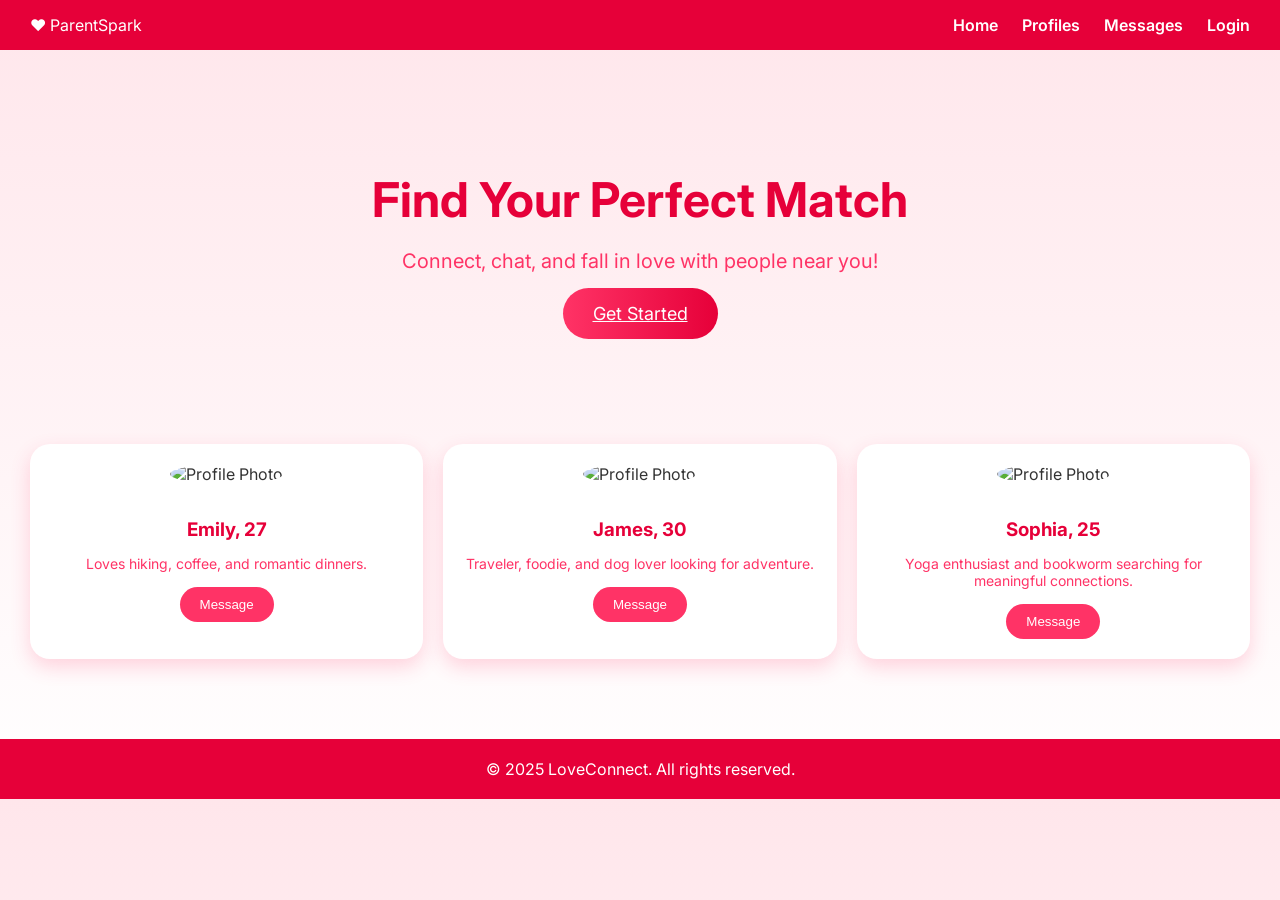
==== frontend/home.html @ 5204b8ab "adding base of ParentSaprk" ====
<!DOCTYPE html>
<html lang="en">

<head>
    <meta charset="UTF-8">
    <meta name="viewport" content="width=device-width, initial-scale=1.0">
    <title>Dating Website</title>
    <link href="https://fonts.googleapis.com/css2?family=Inter:wght@400;600;700&display=swap" rel="stylesheet">
    <style>
        /* Body & Fonts */
        body {
            background: linear-gradient(to bottom, #ffe6eb, #ffffff);
            /* soft pink gradient */
            color: #333333;
            font-family: 'Inter', sans-serif;
            margin: 0;
        }

        /* Navbar */
        .navbar {
            background-color: #e60039;
            /* deep pink/red */
            color: #ffffff;
            padding: 15px 30px;
            display: flex;
            justify-content: space-between;
            align-items: center;
        }

        .navbar a {
            color: #ffffff;
            margin-left: 20px;
            text-decoration: none;
            font-weight: 600;
        }

        .navbar a:hover {
            color: #ff99aa;
        }

        /* Hero Section */
        .hero {
            text-align: center;
            padding: 80px 20px;
        }

        .hero h1 {
            color: #e60039;
            font-size: 48px;
            margin-bottom: 20px;
        }

        .hero p {
            color: #ff3366;
            font-size: 20px;
            margin-bottom: 30px;
        }

        .btn-primary {
            background: linear-gradient(90deg, #ff3366, #e60039);
            color: #ffffff;
            border: none;
            padding: 15px 30px;
            font-size: 18px;
            border-radius: 30px;
            cursor: pointer;
            transition: 0.3s;
        }

        .btn-primary:hover {
            background: linear-gradient(90deg, #ff6699, #ff3366);
        }

        /* Profile Cards */
        .profiles {
            display: grid;
            grid-template-columns: repeat(auto-fit, minmax(250px, 1fr));
            gap: 20px;
            padding: 40px 30px;
        }

        .profile-card {
            background-color: #ffffff;
            border-radius: 20px;
            box-shadow: 0 8px 20px rgba(255, 51, 102, 0.2);
            padding: 20px;
            text-align: center;
            transition: transform 0.3s, box-shadow 0.3s;
        }

        .profile-card:hover {
            transform: translateY(-5px);
            box-shadow: 0 12px 25px rgba(255, 51, 102, 0.3);
        }

        .profile-card img {
            width: 100px;
            height: 100px;
            border-radius: 50%;
            margin-bottom: 15px;
            object-fit: cover;
        }

        .profile-card h3 {
            color: #e60039;
            margin-bottom: 10px;
        }

        .profile-card p {
            color: #ff3366;
            font-size: 14px;
            margin-bottom: 15px;
        }

        .profile-card .btn-message {
            background-color: #ff3366;
            color: #fff;
            border: none;
            padding: 10px 20px;
            border-radius: 25px;
            cursor: pointer;
            transition: 0.3s;
        }

        .profile-card .btn-message:hover {
            background-color: #ff6699;
        }

        /* Footer */
        footer {
            background-color: #e60039;
            color: #ffffff;
            text-align: center;
            padding: 20px;
            margin-top: 40px;
        }
    </style>
</head>

<body>

    <!-- Navbar -->
    <nav class="navbar">
        <div class="logo">❤️ ParentSpark</div>
        <div class="links">
            <a href="./home.html">Home</a>
            <a href="./login.html">Profiles</a>
            <a href="./login.html">Messages</a>
            <a href="./login.html">Login</a>
        </div>
    </nav>

    <!-- Hero Section -->
    <section class="hero">
        <h1>Find Your Perfect Match</h1>
        <p>Connect, chat, and fall in love with people near you!</p>
        <a href="/register.html" class="btn-primary">Get Started</a>
    </section>

    <!-- Profiles Section -->
    <section class="profiles">
        <div class="profile-card">
            <img src="https://via.placeholder.com/100" alt="Profile Photo">
            <h3>Emily, 27</h3>
            <p>Loves hiking, coffee, and romantic dinners.</p>
            <button class="btn-message">Message</button>
        </div>
        <div class="profile-card">
            <img src="https://via.placeholder.com/100" alt="Profile Photo">
            <h3>James, 30</h3>
            <p>Traveler, foodie, and dog lover looking for adventure.</p>
            <button class="btn-message">Message</button>
        </div>
        <div class="profile-card">
            <img src="https://via.placeholder.com/100" alt="Profile Photo">
            <h3>Sophia, 25</h3>
            <p>Yoga enthusiast and bookworm searching for meaningful connections.</p>
            <button class="btn-message">Message</button>
        </div>
    </section>

    <!-- Footer -->
    <footer>
        &copy; 2025 LoveConnect. All rights reserved.
    </footer>

</body>

</html>
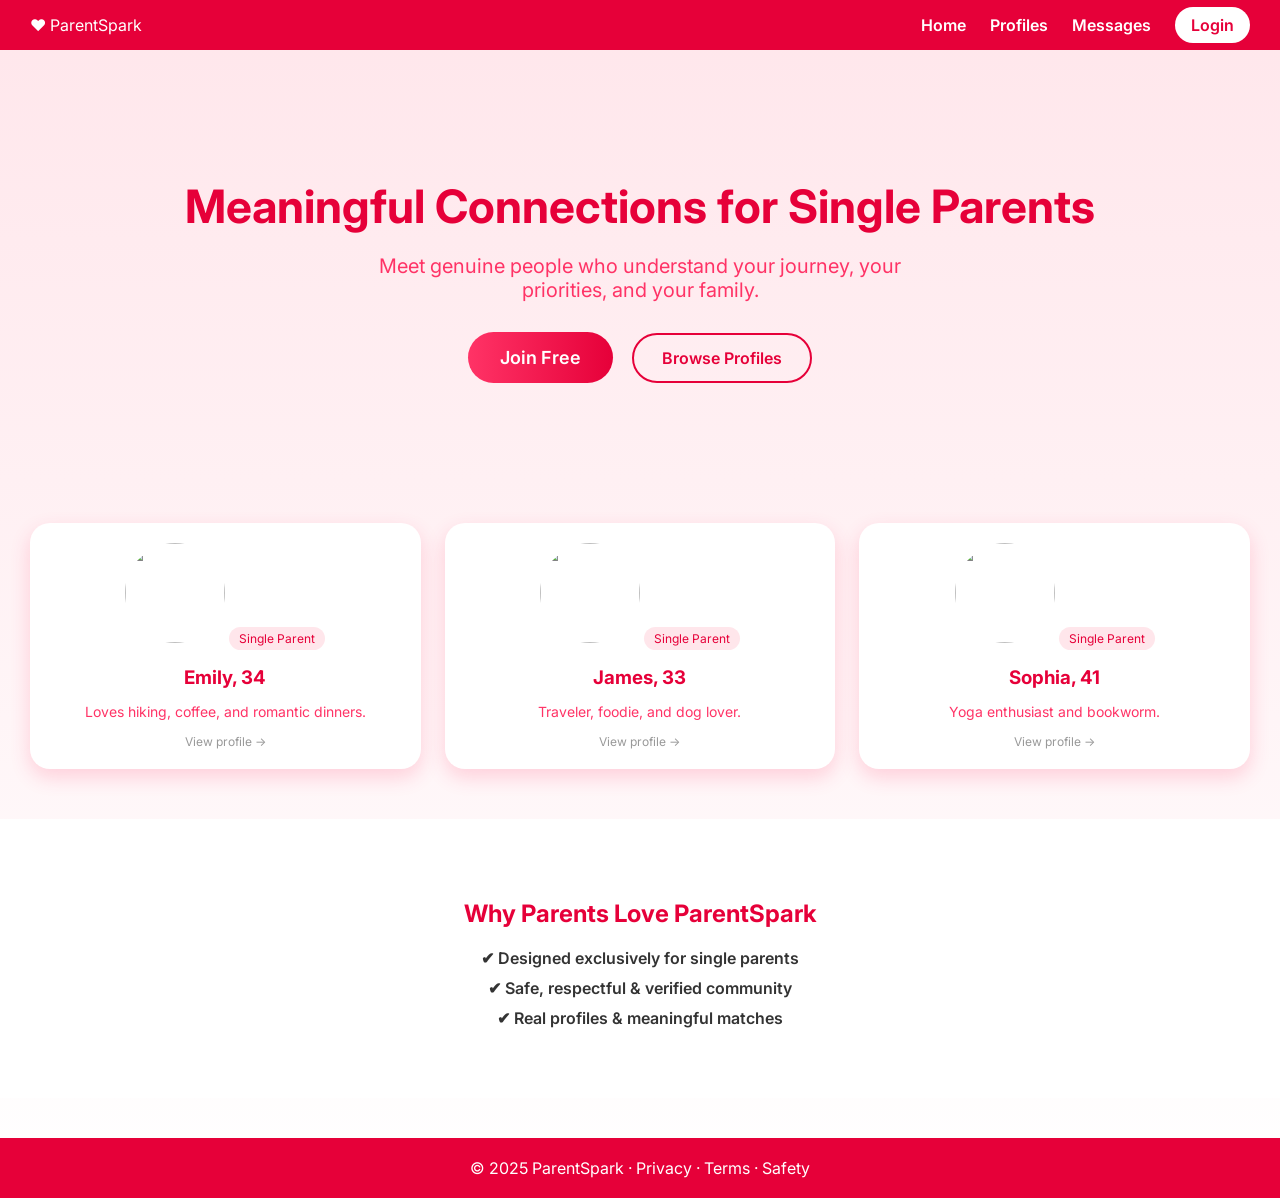
==== commit 8752c1b7: "updated home page and added few more htmls" ====
--- a/frontend/home.html
+++ b/frontend/home.html
@@ -4,23 +4,25 @@
 <head>
     <meta charset="UTF-8">
     <meta name="viewport" content="width=device-width, initial-scale=1.0">
-    <title>Dating Website</title>
+    <title>ParentSpark — Meaningful Connections for Single Parents</title>
+
     <link href="https://fonts.googleapis.com/css2?family=Inter:wght@400;600;700&display=swap" rel="stylesheet">
+
     <style>
-        /* Body & Fonts */
         body {
-            background: linear-gradient(to bottom, #ffe6eb, #ffffff);
-            /* soft pink gradient */
-            color: #333333;
             font-family: 'Inter', sans-serif;
             margin: 0;
-        }
-
-        /* Navbar */
+            color: #333;
+            background: linear-gradient(to bottom, #ffe6eb, #ffffff);
+        }
+
+        /* NAVBAR */
         .navbar {
+            position: sticky;
+            top: 0;
+            z-index: 1000;
             background-color: #e60039;
-            /* deep pink/red */
-            color: #ffffff;
+            color: #fff;
             padding: 15px 30px;
             display: flex;
             justify-content: space-between;
@@ -28,160 +30,243 @@
         }
 
         .navbar a {
-            color: #ffffff;
+            color: white;
             margin-left: 20px;
             text-decoration: none;
             font-weight: 600;
         }
 
         .navbar a:hover {
-            color: #ff99aa;
-        }
-
-        /* Hero Section */
+            color: #ffb3c1;
+        }
+
+        .login-btn {
+            background: white;
+            color: #e60039 !important;
+            padding: 8px 16px;
+            border-radius: 20px;
+        }
+
+        /* HERO */
         .hero {
             text-align: center;
-            padding: 80px 20px;
+            padding: 90px 20px;
         }
 
         .hero h1 {
-            color: #e60039;
-            font-size: 48px;
+            font-size: 46px;
+            color: #e60039;
             margin-bottom: 20px;
         }
 
         .hero p {
+            font-size: 20px;
             color: #ff3366;
-            font-size: 20px;
+            max-width: 600px;
+            margin: auto;
             margin-bottom: 30px;
+        }
+
+        .cta-group {
+            margin-top: 30px;
         }
 
         .btn-primary {
             background: linear-gradient(90deg, #ff3366, #e60039);
-            color: #ffffff;
-            border: none;
-            padding: 15px 30px;
+            color: white;
+            padding: 15px 32px;
+            border-radius: 30px;
+            text-decoration: none;
             font-size: 18px;
+            font-weight: 600;
+            margin-right: 15px;
+            display: inline-block;
+        }
+
+        .btn-secondary {
+            background: transparent;
+            color: #e60039;
+            border: 2px solid #e60039;
+            padding: 13px 28px;
             border-radius: 30px;
-            cursor: pointer;
-            transition: 0.3s;
-        }
-
-        .btn-primary:hover {
-            background: linear-gradient(90deg, #ff6699, #ff3366);
-        }
-
-        /* Profile Cards */
+            font-weight: 600;
+            text-decoration: none;
+        }
+
+        /* PROFILES */
         .profiles {
             display: grid;
             grid-template-columns: repeat(auto-fit, minmax(250px, 1fr));
-            gap: 20px;
-            padding: 40px 30px;
+            gap: 24px;
+            padding: 50px 30px;
         }
 
         .profile-card {
-            background-color: #ffffff;
+            text-decoration: none;
+            color: inherit;
+            background: white;
             border-radius: 20px;
+            padding: 20px;
+            text-align: center;
             box-shadow: 0 8px 20px rgba(255, 51, 102, 0.2);
-            padding: 20px;
-            text-align: center;
             transition: transform 0.3s, box-shadow 0.3s;
         }
 
         .profile-card:hover {
-            transform: translateY(-5px);
-            box-shadow: 0 12px 25px rgba(255, 51, 102, 0.3);
+            transform: translateY(-6px);
+            box-shadow: 0 14px 30px rgba(255, 51, 102, 0.3);
         }
 
         .profile-card img {
             width: 100px;
             height: 100px;
             border-radius: 50%;
-            margin-bottom: 15px;
             object-fit: cover;
+            margin-bottom: 12px;
+        }
+
+        .badge {
+            background: #ffe6eb;
+            color: #e60039;
+            font-size: 12px;
+            padding: 4px 10px;
+            border-radius: 12px;
+            display: inline-block;
+            margin-bottom: 8px;
         }
 
         .profile-card h3 {
             color: #e60039;
-            margin-bottom: 10px;
+            margin: 8px 0;
         }
 
         .profile-card p {
             color: #ff3366;
             font-size: 14px;
-            margin-bottom: 15px;
-        }
-
-        .profile-card .btn-message {
-            background-color: #ff3366;
-            color: #fff;
-            border: none;
-            padding: 10px 20px;
-            border-radius: 25px;
-            cursor: pointer;
-            transition: 0.3s;
-        }
-
-        .profile-card .btn-message:hover {
-            background-color: #ff6699;
-        }
-
-        /* Footer */
+        }
+
+        .hint {
+            margin-top: 10px;
+            font-size: 12px;
+            color: #999;
+        }
+
+        /* TRUST */
+        .trust {
+            background: #fff;
+            padding: 60px 20px;
+            text-align: center;
+        }
+
+        .trust h2 {
+            color: #e60039;
+            margin-bottom: 20px;
+        }
+
+        .trust ul {
+            list-style: none;
+            padding: 0;
+            max-width: 500px;
+            margin: auto;
+        }
+
+        .trust li {
+            margin: 10px 0;
+            font-weight: 600;
+        }
+
+        /* FOOTER */
         footer {
-            background-color: #e60039;
-            color: #ffffff;
+            background: #e60039;
+            color: white;
             text-align: center;
             padding: 20px;
             margin-top: 40px;
         }
+
+        /* ACCESSIBILITY */
+        a:focus {
+            outline: 3px solid #ff99aa;
+            outline-offset: 3px;
+        }
     </style>
 </head>
 
 <body>
 
-    <!-- Navbar -->
+    <!-- NAVBAR -->
     <nav class="navbar">
         <div class="logo">❤️ ParentSpark</div>
-        <div class="links">
+        <div>
             <a href="./home.html">Home</a>
             <a href="./login.html">Profiles</a>
             <a href="./login.html">Messages</a>
-            <a href="./login.html">Login</a>
+            <a href="./login.html" class="login-btn">Login</a>
         </div>
     </nav>
 
-    <!-- Hero Section -->
+    <!-- HERO -->
     <section class="hero">
-        <h1>Find Your Perfect Match</h1>
-        <p>Connect, chat, and fall in love with people near you!</p>
-        <a href="/register.html" class="btn-primary">Get Started</a>
-    </section>
-
-    <!-- Profiles Section -->
-    <section class="profiles">
-        <div class="profile-card">
-            <img src="https://via.placeholder.com/100" alt="Profile Photo">
-            <h3>Emily, 27</h3>
-            <p>Loves hiking, coffee, and romantic dinners.</p>
-            <button class="btn-message">Message</button>
-        </div>
-        <div class="profile-card">
-            <img src="https://via.placeholder.com/100" alt="Profile Photo">
-            <h3>James, 30</h3>
-            <p>Traveler, foodie, and dog lover looking for adventure.</p>
-            <button class="btn-message">Message</button>
-        </div>
-        <div class="profile-card">
-            <img src="https://via.placeholder.com/100" alt="Profile Photo">
-            <h3>Sophia, 25</h3>
-            <p>Yoga enthusiast and bookworm searching for meaningful connections.</p>
-            <button class="btn-message">Message</button>
+        <h1>Meaningful Connections for Single Parents</h1>
+        <p>Meet genuine people who understand your journey, your priorities, and your family.</p>
+
+        <div class="cta-group">
+            <a href="/register.html" class="btn-primary">Join Free</a>
+            <a href="#profiles" class="btn-secondary">Browse Profiles</a>
         </div>
     </section>
 
-    <!-- Footer -->
+    <!-- PROFILES -->
+    <section class="profiles" id="profiles">
+
+        <a class="profile-card"
+            href="profile-detail.html?name=Emily&age=34&bio=Loves%20hiking,%20coffee,%20and%20romantic%20dinners.&img=https://images.unsplash.com/photo-1544005313-94ddf0286df2"
+            aria-label="View Emily's profile">
+            <img loading="lazy"
+                src="https://images.unsplash.com/photo-1544005313-94ddf0286df2?auto=format&fit=crop&w=200&q=80">
+            <span class="badge">Single Parent</span>
+            <h3>Emily, 34</h3>
+            <p>Loves hiking, coffee, and romantic dinners.</p>
+            <div class="hint">View profile →</div>
+        </a>
+
+        <a class="profile-card"
+            href="profile-detail.html?name=James&age=33&bio=Traveler,%20foodie,%20and%20dog%20lover.&img=https://images.unsplash.com/photo-1506794778202-cad84cf45f1d"
+            aria-label="View James's profile">
+            <img loading="lazy"
+                src="https://images.unsplash.com/photo-1506794778202-cad84cf45f1d?auto=format&fit=crop&w=200&q=80">
+            <span class="badge">Single Parent</span>
+            <h3>James, 33</h3>
+            <p>Traveler, foodie, and dog lover.</p>
+            <div class="hint">View profile →</div>
+        </a>
+
+        <a class="profile-card"
+            href="profile-detail.html?name=Sophia&age=41&bio=Yoga%20enthusiast%20and%20bookworm.&img=https://images.unsplash.com/photo-1524504388940-b1c1722653e1"
+            aria-label="View Sophia's profile">
+            <img loading="lazy"
+                src="https://images.unsplash.com/photo-1524504388940-b1c1722653e1?auto=format&fit=crop&w=200&q=80">
+            <span class="badge">Single Parent</span>
+            <h3>Sophia, 41</h3>
+            <p>Yoga enthusiast and bookworm.</p>
+            <div class="hint">View profile →</div>
+        </a>
+
+    </section>
+
+    <!-- TRUST -->
+    <section class="trust">
+        <h2>Why Parents Love ParentSpark</h2>
+        <ul>
+            <li>✔ Designed exclusively for single parents</li>
+            <li>✔ Safe, respectful & verified community</li>
+            <li>✔ Real profiles & meaningful matches</li>
+        </ul>
+    </section>
+
+    <!-- FOOTER -->
     <footer>
-        &copy; 2025 LoveConnect. All rights reserved.
+        © 2025 ParentSpark · Privacy · Terms · Safety
     </footer>
 
 </body>
